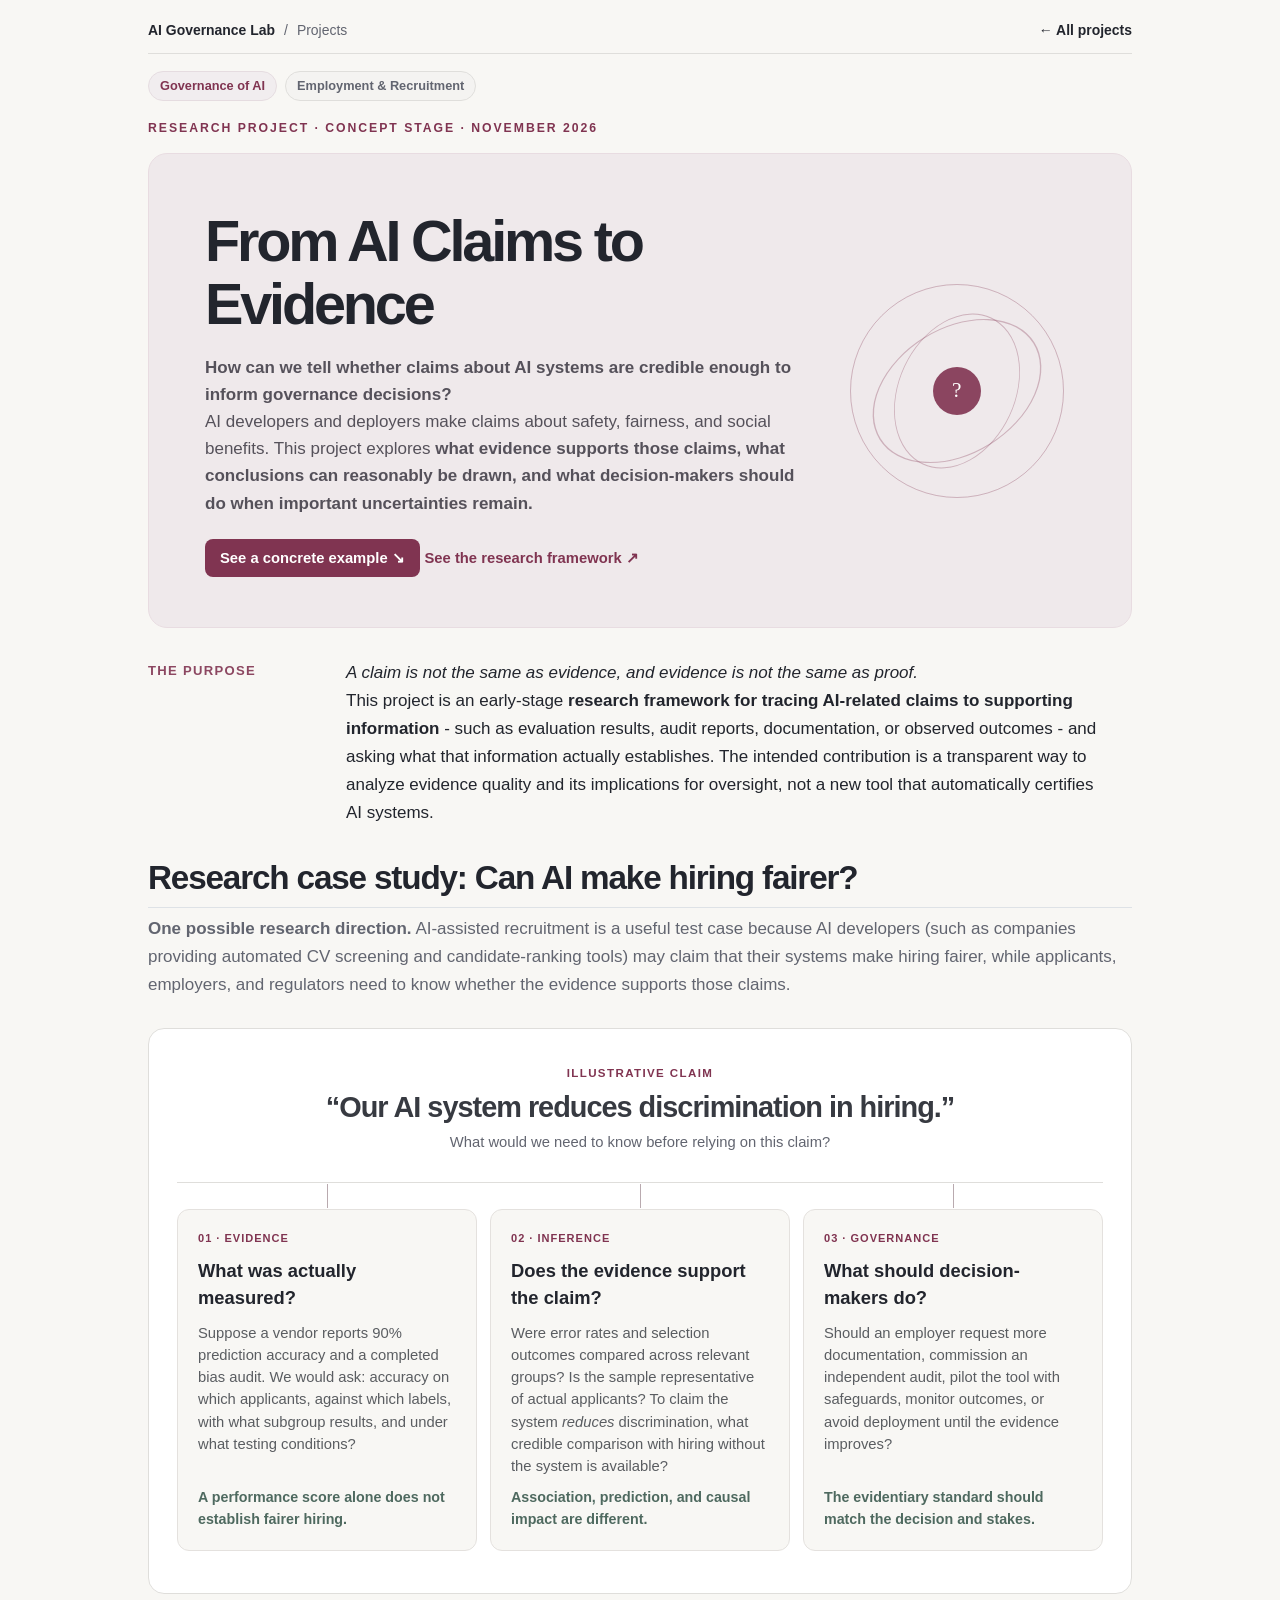
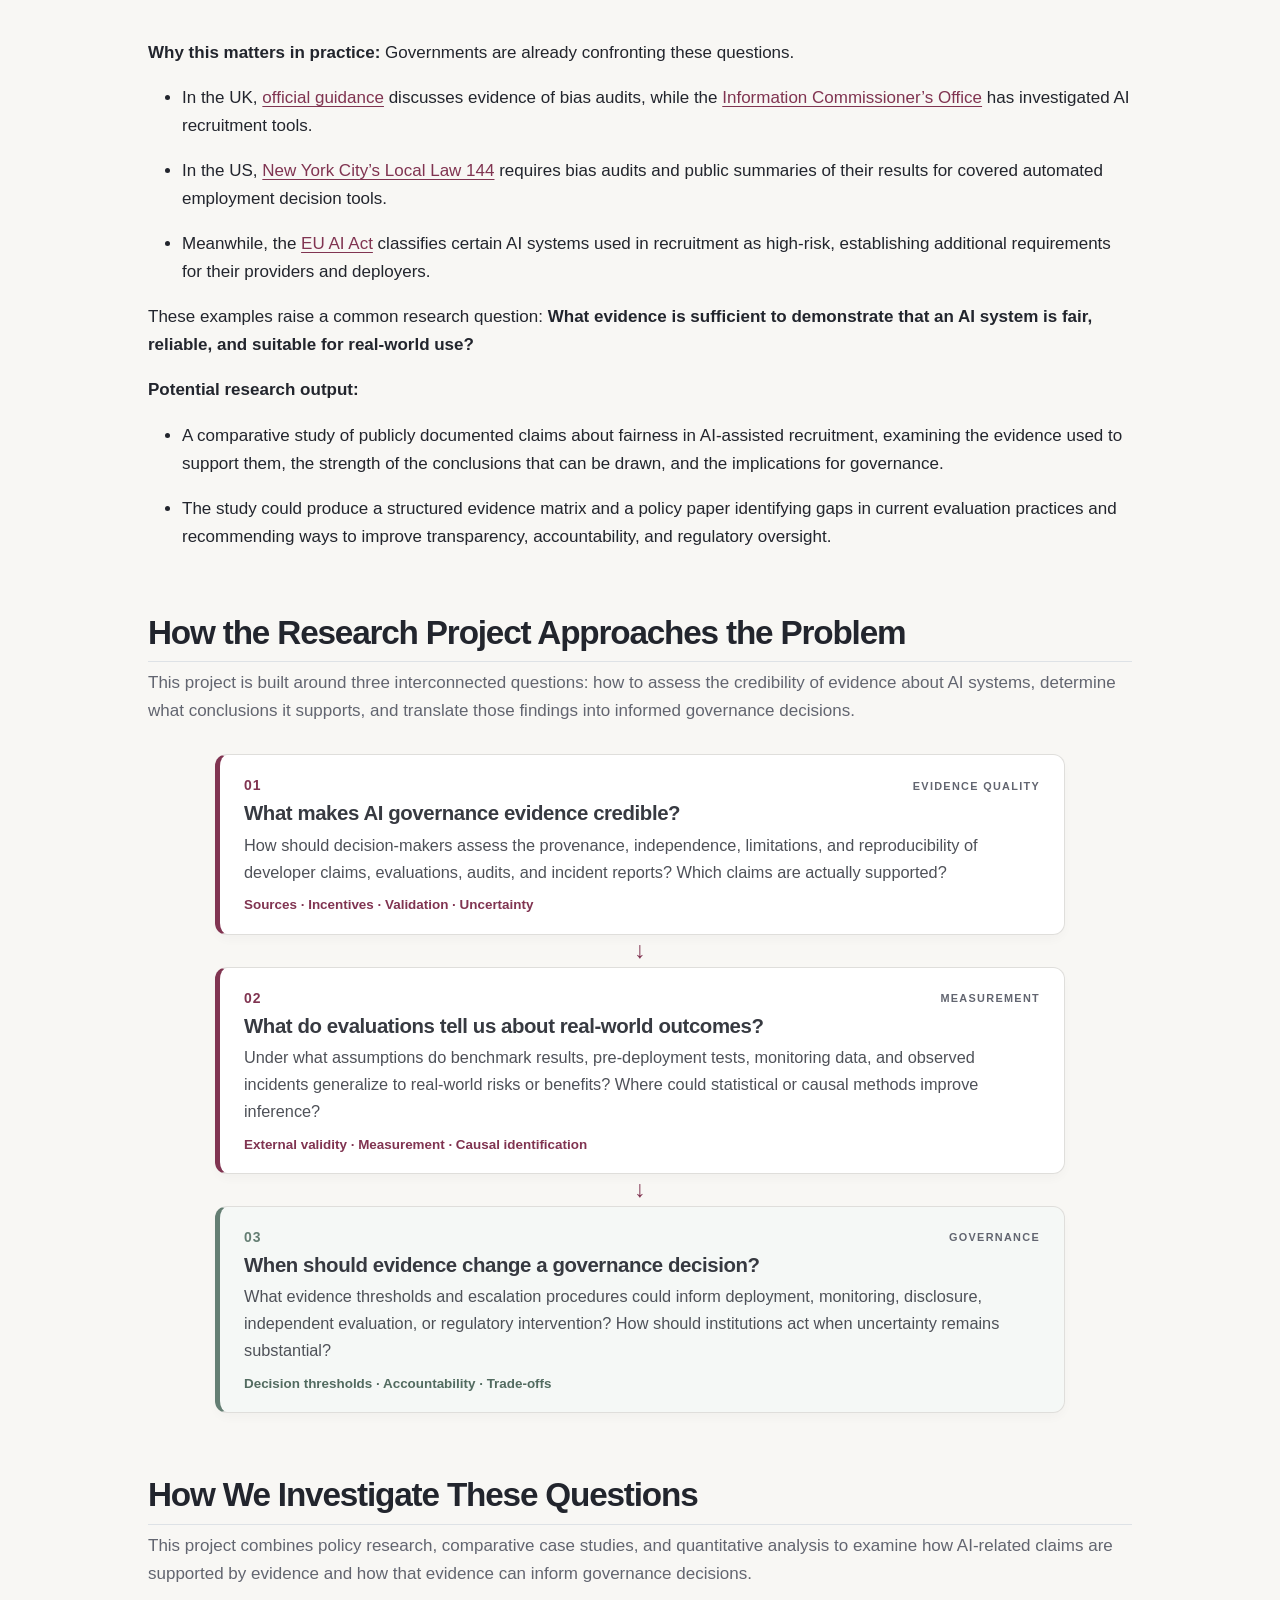
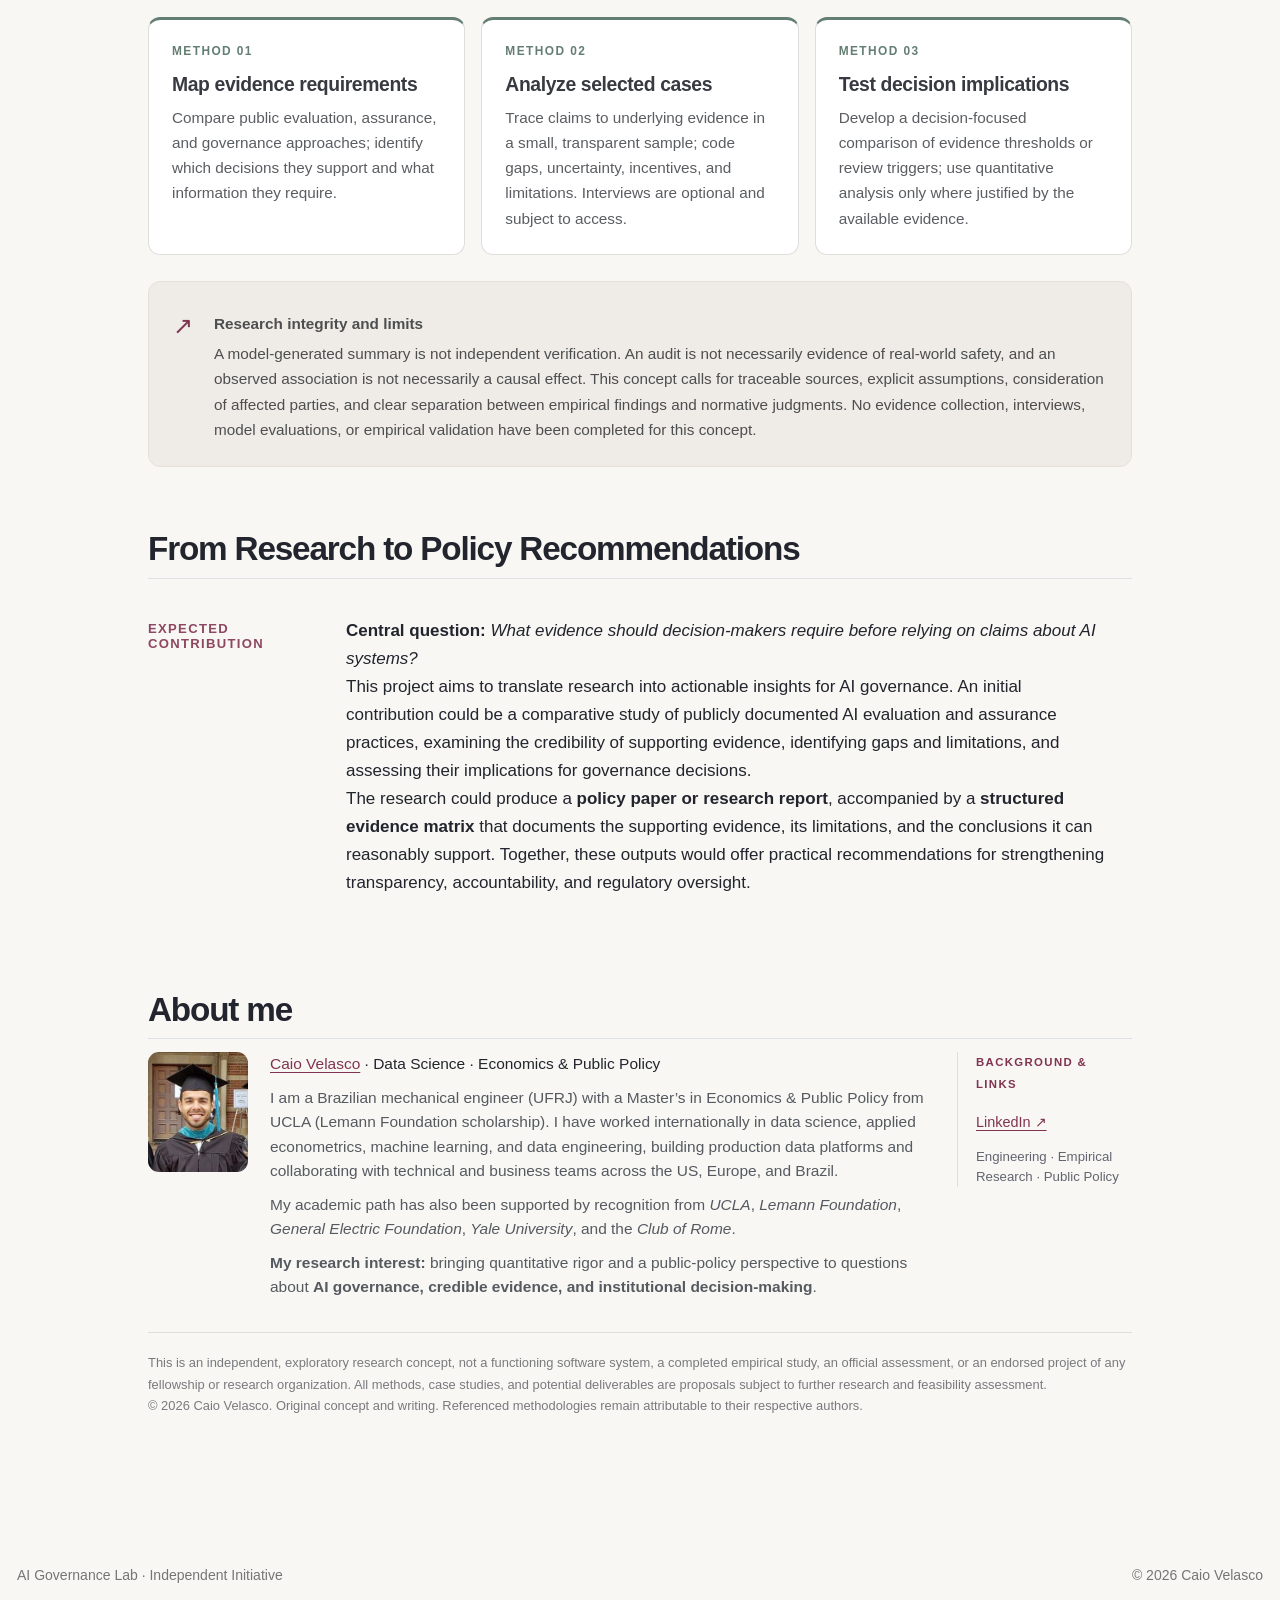
==== projects/ai-claims-to-evidence/index.html @ 1f12d95f "Built site for gh-pages" ====
<!DOCTYPE html>
<html xmlns="http://www.w3.org/1999/xhtml" lang="en" xml:lang="en"><head>

<meta charset="utf-8">
<meta name="generator" content="quarto-1.7.28">

<meta name="viewport" content="width=device-width, initial-scale=1.0, user-scalable=yes">


<title>From AI Claims to Evidence – AI Governance Lab</title>
<style>
code{white-space: pre-wrap;}
span.smallcaps{font-variant: small-caps;}
div.columns{display: flex; gap: min(4vw, 1.5em);}
div.column{flex: auto; overflow-x: auto;}
div.hanging-indent{margin-left: 1.5em; text-indent: -1.5em;}
ul.task-list{list-style: none;}
ul.task-list li input[type="checkbox"] {
  width: 0.8em;
  margin: 0 0.8em 0.2em -1em; /* quarto-specific, see https://github.com/quarto-dev/quarto-cli/issues/4556 */ 
  vertical-align: middle;
}
</style>


<script src="../../site_libs/quarto-nav/quarto-nav.js"></script>
<script src="../../site_libs/quarto-nav/headroom.min.js"></script>
<script src="../../site_libs/clipboard/clipboard.min.js"></script>
<script src="../../site_libs/quarto-search/autocomplete.umd.js"></script>
<script src="../../site_libs/quarto-search/fuse.min.js"></script>
<script src="../../site_libs/quarto-search/quarto-search.js"></script>
<meta name="quarto:offset" content="../../">
<script src="../../site_libs/quarto-html/quarto.js" type="module"></script>
<script src="../../site_libs/quarto-html/tabsets/tabsets.js" type="module"></script>
<script src="../../site_libs/quarto-html/popper.min.js"></script>
<script src="../../site_libs/quarto-html/tippy.umd.min.js"></script>
<link href="../../site_libs/quarto-html/tippy.css" rel="stylesheet">
<link href="../../site_libs/quarto-html/quarto-syntax-highlighting-b719d3d4935f2b08311a76135e2bf442.css" rel="stylesheet" id="quarto-text-highlighting-styles">
<script src="../../site_libs/bootstrap/bootstrap.min.js"></script>
<link href="../../site_libs/bootstrap/bootstrap-icons.css" rel="stylesheet">
<link href="../../site_libs/bootstrap/bootstrap-12e1986992d13bc6f3a262db73ee307a.min.css" rel="stylesheet" append-hash="true" id="quarto-bootstrap" data-mode="light">
<script id="quarto-search-options" type="application/json">{
  "location": "navbar",
  "copy-button": false,
  "collapse-after": 3,
  "panel-placement": "end",
  "type": "overlay",
  "limit": 50,
  "keyboard-shortcut": [
    "f",
    "/",
    "s"
  ],
  "show-item-context": false,
  "language": {
    "search-no-results-text": "No results",
    "search-matching-documents-text": "matching documents",
    "search-copy-link-title": "Copy link to search",
    "search-hide-matches-text": "Hide additional matches",
    "search-more-match-text": "more match in this document",
    "search-more-matches-text": "more matches in this document",
    "search-clear-button-title": "Clear",
    "search-text-placeholder": "",
    "search-detached-cancel-button-title": "Cancel",
    "search-submit-button-title": "Submit",
    "search-label": "Search"
  }
}</script>
<style>html{ scroll-behavior: smooth; }</style>


<link rel="stylesheet" href="styles.css">
</head>

<body class="quarto-light">

<div id="quarto-search-results"></div>
<!-- content -->
<div id="quarto-content" class="quarto-container page-columns page-rows-contents page-layout-full">
<!-- sidebar -->
<!-- margin-sidebar -->
    
<!-- main -->
<main class="content column-page" id="quarto-document-content">

<header id="title-block-header" class="quarto-title-block default">
<div class="quarto-title">
<h1 class="title">From AI Claims to Evidence</h1>
<p class="subtitle lead">From AI claims to evidence-informed governance decisions</p>
</div>



<div class="quarto-title-meta column-page">

    
  
    
  </div>
  


</header>


<nav class="lab-project-bar" aria-label="AI Governance Lab project navigation">
  <div class="lab-project-brand">
    <a href="../../index.html" target="_self">AI Governance Lab</a>
    <span class="lab-project-separator" aria-hidden="true">/</span>
    <span class="lab-project-category">Projects</span>
  </div>
  <a class="lab-project-back" href="../../projects.html" target="_self"><span aria-hidden="true">←</span> All projects</a>
</nav>
<div class="lab-project-tags" aria-label="Project classification">
  <span class="pillar-tag">Governance of AI</span>
  <span class="application-tag">Employment &amp; Recruitment</span>
</div>
<div class="eyebrow lab-project-stage">RESEARCH PROJECT · CONCEPT STAGE · NOVEMBER 2026</div>
<div class="hero">
<section id="from-ai-claims-to-evidence" class="level1 hero-content">
<h1>From AI Claims to Evidence</h1>
<p><strong>How can we tell whether claims about AI systems are credible enough to inform governance decisions?</strong></p>
<p>AI developers and deployers make claims about safety, fairness, and social benefits. This project explores <strong>what evidence supports those claims, what conclusions can reasonably be drawn, and what decision-makers should do when important uncertainties remain.</strong></p>
<div class="hero-links">
<p><a class="button-main" href="#case-study">See a concrete example <span aria-hidden="true">↘</span></a> <a class="text-link" href="#questions">See the research framework <span aria-hidden="true">↗</span></a></p>
</div>
</section>
<div class="hero-decoration" aria-hidden="true">
<div class="orbit orbit-one">

</div>
<div class="orbit orbit-two">

</div>
<div class="orbit orbit-three">

</div>
<div class="orbit-core">
?
</div>
</div>
</div>
<div class="intro-grid">
<section id="the-purpose" class="level3 intro-label">
<h3 data-anchor-id="the-purpose">THE PURPOSE</h3>
</section>
<div class="intro-copy">
<p><em>A claim is not the same as evidence, and evidence is not the same as proof.</em></p>
<p>This project is an early-stage <strong>research framework for tracing AI-related claims to supporting information</strong> - such as evaluation results, audit reports, documentation, or observed outcomes - and asking what that information actually establishes. The intended contribution is a transparent way to analyze evidence quality and its implications for oversight, not a new tool that automatically certifies AI systems.</p>
</div>
</div>
<section id="case-study" class="level2">
<h2 data-anchor-id="case-study">Research case study: Can AI make hiring fairer?</h2>
<div class="section-subtitle">
<p><strong>One possible research direction.</strong> AI-assisted recruitment is a useful test case because AI developers (such as companies providing automated CV screening and candidate-ranking tools) may claim that their systems make hiring fairer, while applicants, employers, and regulators need to know whether the evidence supports those claims.</p>
</div>
<div class="platform-panel">
<div class="platform-head">
<div class="platform-eyebrow">
ILLUSTRATIVE CLAIM
</div>
<h3>
“Our AI system reduces discrimination in hiring.”
</h3>
<p>
What would we need to know before relying on this claim?
</p>
</div>
<div class="platform-branches" aria-label="Hiring AI evidence example">
<div class="platform-branch">
<span class="branch-number">01 · EVIDENCE</span> <strong>What was actually measured?</strong> <span>Suppose a vendor reports 90% prediction accuracy and a completed bias audit. We would ask: accuracy on which applicants, against which labels, with what subgroup results, and under what testing conditions?</span> <em>A performance score alone does not establish fairer hiring.</em>
</div>
<div class="platform-branch">
<span class="branch-number">02 · INFERENCE</span> <strong>Does the evidence support the claim?</strong> <span>Were error rates and selection outcomes compared across relevant groups? Is the sample representative of actual applicants? To claim the system <i>reduces</i> discrimination, what credible comparison with hiring without the system is available?</span> <em>Association, prediction, and causal impact are different.</em>
</div>
<div class="platform-branch">
<span class="branch-number">03 · GOVERNANCE</span> <strong>What should decision-makers do?</strong> <span>Should an employer request more documentation, commission an independent audit, pilot the tool with safeguards, monitor outcomes, or avoid deployment until the evidence improves?</span> <em>The evidentiary standard should match the decision and stakes.</em>
</div>
</div>
</div>
<p><br></p>
<p><strong>Why this matters in practice:</strong> Governments are already confronting these questions.</p>
<ul>
<li><p>In the UK, <a href="https://www.gov.uk/government/publications/responsible-ai-in-recruitment-guide/responsible-ai-in-recruitment">official guidance</a> discusses evidence of bias audits, while the <a href="https://ico.org.uk/about-the-ico/media-centre/news-and-blogs/2024/11/ico-intervention-into-ai-recruitment-tools-leads-to-better-data-protection-for-job-seekers/">Information Commissioner’s Office</a> has investigated AI recruitment tools.</p></li>
<li><p>In the US, <a href="https://www.nyc.gov/site/dca/about/automated-employment-decision-tools.page">New York City’s Local Law 144</a> requires bias audits and public summaries of their results for covered automated employment decision tools.</p></li>
<li><p>Meanwhile, the <a href="https://digital-strategy.ec.europa.eu/en/policies/regulatory-framework-ai">EU AI Act</a> classifies certain AI systems used in recruitment as high-risk, establishing additional requirements for their providers and deployers.</p></li>
</ul>
<p>These examples raise a common research question: <strong>What evidence is sufficient to demonstrate that an AI system is fair, reliable, and suitable for real-world use?</strong></p>
<p><strong>Potential research output:</strong></p>
<ul>
<li><p>A comparative study of publicly documented claims about fairness in AI-assisted recruitment, examining the evidence used to support them, the strength of the conclusions that can be drawn, and the implications for governance.</p></li>
<li><p>The study could produce a structured evidence matrix and a policy paper identifying gaps in current evaluation practices and recommending ways to improve transparency, accountability, and regulatory oversight.</p></li>
</ul>
</section>
<section id="questions" class="level2">
<h2 data-anchor-id="questions">How the Research Project Approaches the Problem</h2>
<div class="section-subtitle">
<p>This project is built around three interconnected questions: how to assess the credibility of evidence about AI systems, determine what conclusions it supports, and translate those findings into informed governance decisions.</p>
</div>
<div class="workflow" aria-label="Three research questions and a proposed research process">
<div class="step">
<div class="step-top">
<span class="step-number">01</span><span class="step-tag">EVIDENCE QUALITY</span>
</div>
<h3>
What makes AI governance evidence credible?
</h3>
<p>
How should decision-makers assess the provenance, independence, limitations, and reproducibility of developer claims, evaluations, audits, and incident reports? Which claims are actually supported?
</p>
<div class="step-prompt">
Sources · Incentives · Validation · Uncertainty
</div>
</div>
<div class="connector" aria-hidden="true">
↓
</div>
<div class="step">
<div class="step-top">
<span class="step-number">02</span><span class="step-tag">MEASUREMENT</span>
</div>
<h3>
What do evaluations tell us about real-world outcomes?
</h3>
<p>
Under what assumptions do benchmark results, pre-deployment tests, monitoring data, and observed incidents generalize to real-world risks or benefits? Where could statistical or causal methods improve inference?
</p>
<div class="step-prompt">
External validity · Measurement · Causal identification
</div>
</div>
<div class="connector" aria-hidden="true">
↓
</div>
<div class="step step-final">
<div class="step-top">
<span class="step-number">03</span><span class="step-tag">GOVERNANCE</span>
</div>
<h3>
When should evidence change a governance decision?
</h3>
<p>
What evidence thresholds and escalation procedures could inform deployment, monitoring, disclosure, independent evaluation, or regulatory intervention? How should institutions act when uncertainty remains substantial?
</p>
<div class="step-prompt">
Decision thresholds · Accountability · Trade-offs
</div>
</div>
</div>
</section>
<section id="workflow" class="level2">
<h2 data-anchor-id="workflow">How We Investigate These Questions</h2>
<div class="section-subtitle">
<p>This project combines policy research, comparative case studies, and quantitative analysis to examine how AI-related claims are supported by evidence and how that evidence can inform governance decisions.</p>
</div>
<div class="output-grid">
<div class="output-card">
<div class="output-index">
METHOD 01
</div>
<h3>
Map evidence requirements
</h3>
<p>
Compare public evaluation, assurance, and governance approaches; identify which decisions they support and what information they require.
</p>
</div>
<div class="output-card">
<div class="output-index">
METHOD 02
</div>
<h3>
Analyze selected cases
</h3>
<p>
Trace claims to underlying evidence in a small, transparent sample; code gaps, uncertainty, incentives, and limitations. Interviews are optional and subject to access.
</p>
</div>
<div class="output-card">
<div class="output-index">
METHOD 03
</div>
<h3>
Test decision implications
</h3>
<p>
Develop a decision-focused comparison of evidence thresholds or review triggers; use quantitative analysis only where justified by the available evidence.
</p>
</div>
</div>
<div class="integrity-note">
<div class="note-symbol" aria-hidden="true">
↗
</div>
<div>
<p><strong>Research integrity and limits</strong></p>
<p>A model-generated summary is not independent verification. An audit is not necessarily evidence of real-world safety, and an observed association is not necessarily a causal effect. This concept calls for traceable sources, explicit assumptions, consideration of affected parties, and clear separation between empirical findings and normative judgments. No evidence collection, interviews, model evaluations, or empirical validation have been completed for this concept.</p>
</div>
</div>
</section>
<section id="output" class="level2">
<h2 data-anchor-id="output">From Research to Policy Recommendations</h2>
<div class="intro-grid">
<section id="expected-contribution" class="level3 intro-label">
<h3 data-anchor-id="expected-contribution">EXPECTED CONTRIBUTION</h3>
</section>
<div class="intro-copy">
<p><strong>Central question:</strong> <em>What evidence should decision-makers require before relying on claims about AI systems?</em></p>
<p>This project aims to translate research into actionable insights for AI governance. An initial contribution could be a comparative study of publicly documented AI evaluation and assurance practices, examining the credibility of supporting evidence, identifying gaps and limitations, and assessing their implications for governance decisions.</p>
<p>The research could produce a <strong>policy paper or research report</strong>, accompanied by a <strong>structured evidence matrix</strong> that documents the supporting evidence, its limitations, and the conclusions it can reasonably support. Together, these outputs would offer practical recommendations for strengthening transparency, accountability, and regulatory oversight.</p>
</div>
</div>
</section>
<section id="about" class="level2">
<h2 data-anchor-id="about">About me</h2>
<div class="about-panel">
<div class="about-portrait">
<p><img src="../../images/caio_ucla.JPG" alt="Portrait of Caio Velasco" class="about-photo"></p>
</div>
<div class="about-main">
<p><strong><a href="https://caiocvelasco.github.io/">Caio Velasco</a></strong> · Data Science · Economics &amp; Public Policy</p>
<p>I am a Brazilian mechanical engineer (UFRJ) with a Master’s in Economics &amp; Public Policy from UCLA (Lemann Foundation scholarship). I have worked internationally in data science, applied econometrics, machine learning, and data engineering, building production data platforms and collaborating with technical and business teams across the US, Europe, and Brazil.</p>
<p>My academic path has also been supported by recognition from <em>UCLA</em>, <em>Lemann Foundation</em>, <em>General Electric Foundation</em>, <em>Yale University</em>, and the <em>Club of Rome</em>.</p>
<p><strong>My research interest:</strong> bringing quantitative rigor and a public-policy perspective to questions about <strong>AI governance, credible evidence, and institutional decision-making</strong>.</p>
</div>
<div class="about-aside">
<div class="about-small-heading">
BACKGROUND &amp; LINKS
</div>
<a href="https://www.linkedin.com/in/caiovelasco/" target="_blank" rel="noopener noreferrer">LinkedIn ↗</a>
<div class="about-aside-note">
Engineering · Empirical Research · Public Policy
</div>
</div>
</div>
<div class="disclaimer">
<p>This is an independent, exploratory research concept, not a functioning software system, a completed empirical study, an official assessment, or an endorsed project of any fellowship or research organization. All methods, case studies, and potential deliverables are proposals subject to further research and feasibility assessment.</p>
<p>© 2026 Caio Velasco. Original concept and writing. Referenced methodologies remain attributable to their respective authors.</p>
</div>


</section>

</main> <!-- /main -->
<script id="quarto-html-after-body" type="application/javascript">
  window.document.addEventListener("DOMContentLoaded", function (event) {
    const isCodeAnnotation = (el) => {
      for (const clz of el.classList) {
        if (clz.startsWith('code-annotation-')) {                     
          return true;
        }
      }
      return false;
    }
    const onCopySuccess = function(e) {
      // button target
      const button = e.trigger;
      // don't keep focus
      button.blur();
      // flash "checked"
      button.classList.add('code-copy-button-checked');
      var currentTitle = button.getAttribute("title");
      button.setAttribute("title", "Copied!");
      let tooltip;
      if (window.bootstrap) {
        button.setAttribute("data-bs-toggle", "tooltip");
        button.setAttribute("data-bs-placement", "left");
        button.setAttribute("data-bs-title", "Copied!");
        tooltip = new bootstrap.Tooltip(button, 
          { trigger: "manual", 
            customClass: "code-copy-button-tooltip",
            offset: [0, -8]});
        tooltip.show();    
      }
      setTimeout(function() {
        if (tooltip) {
          tooltip.hide();
          button.removeAttribute("data-bs-title");
          button.removeAttribute("data-bs-toggle");
          button.removeAttribute("data-bs-placement");
        }
        button.setAttribute("title", currentTitle);
        button.classList.remove('code-copy-button-checked');
      }, 1000);
      // clear code selection
      e.clearSelection();
    }
    const getTextToCopy = function(trigger) {
        const codeEl = trigger.previousElementSibling.cloneNode(true);
        for (const childEl of codeEl.children) {
          if (isCodeAnnotation(childEl)) {
            childEl.remove();
          }
        }
        return codeEl.innerText;
    }
    const clipboard = new window.ClipboardJS('.code-copy-button:not([data-in-quarto-modal])', {
      text: getTextToCopy
    });
    clipboard.on('success', onCopySuccess);
    if (window.document.getElementById('quarto-embedded-source-code-modal')) {
      const clipboardModal = new window.ClipboardJS('.code-copy-button[data-in-quarto-modal]', {
        text: getTextToCopy,
        container: window.document.getElementById('quarto-embedded-source-code-modal')
      });
      clipboardModal.on('success', onCopySuccess);
    }
      var localhostRegex = new RegExp(/^(?:http|https):\/\/localhost\:?[0-9]*\//);
      var mailtoRegex = new RegExp(/^mailto:/);
        var filterRegex = new RegExp("https:\/\/aigovernancelab\.org");
      var isInternal = (href) => {
          return filterRegex.test(href) || localhostRegex.test(href) || mailtoRegex.test(href);
      }
      // Inspect non-navigation links and adorn them if external
     var links = window.document.querySelectorAll('a[href]:not(.nav-link):not(.navbar-brand):not(.toc-action):not(.sidebar-link):not(.sidebar-item-toggle):not(.pagination-link):not(.no-external):not([aria-hidden]):not(.dropdown-item):not(.quarto-navigation-tool):not(.about-link)');
      for (var i=0; i<links.length; i++) {
        const link = links[i];
        if (!isInternal(link.href)) {
          // undo the damage that might have been done by quarto-nav.js in the case of
          // links that we want to consider external
          if (link.dataset.originalHref !== undefined) {
            link.href = link.dataset.originalHref;
          }
            // target, if specified
            link.setAttribute("target", "_blank");
            if (link.getAttribute("rel") === null) {
              link.setAttribute("rel", "noopener");
            }
        }
      }
    function tippyHover(el, contentFn, onTriggerFn, onUntriggerFn) {
      const config = {
        allowHTML: true,
        maxWidth: 500,
        delay: 100,
        arrow: false,
        appendTo: function(el) {
            return el.parentElement;
        },
        interactive: true,
        interactiveBorder: 10,
        theme: 'quarto',
        placement: 'bottom-start',
      };
      if (contentFn) {
        config.content = contentFn;
      }
      if (onTriggerFn) {
        config.onTrigger = onTriggerFn;
      }
      if (onUntriggerFn) {
        config.onUntrigger = onUntriggerFn;
      }
      window.tippy(el, config); 
    }
    const noterefs = window.document.querySelectorAll('a[role="doc-noteref"]');
    for (var i=0; i<noterefs.length; i++) {
      const ref = noterefs[i];
      tippyHover(ref, function() {
        // use id or data attribute instead here
        let href = ref.getAttribute('data-footnote-href') || ref.getAttribute('href');
        try { href = new URL(href).hash; } catch {}
        const id = href.replace(/^#\/?/, "");
        const note = window.document.getElementById(id);
        if (note) {
          return note.innerHTML;
        } else {
          return "";
        }
      });
    }
    const xrefs = window.document.querySelectorAll('a.quarto-xref');
    const processXRef = (id, note) => {
      // Strip column container classes
      const stripColumnClz = (el) => {
        el.classList.remove("page-full", "page-columns");
        if (el.children) {
          for (const child of el.children) {
            stripColumnClz(child);
          }
        }
      }
      stripColumnClz(note)
      if (id === null || id.startsWith('sec-')) {
        // Special case sections, only their first couple elements
        const container = document.createElement("div");
        if (note.children && note.children.length > 2) {
          container.appendChild(note.children[0].cloneNode(true));
          for (let i = 1; i < note.children.length; i++) {
            const child = note.children[i];
            if (child.tagName === "P" && child.innerText === "") {
              continue;
            } else {
              container.appendChild(child.cloneNode(true));
              break;
            }
          }
          if (window.Quarto?.typesetMath) {
            window.Quarto.typesetMath(container);
          }
          return container.innerHTML
        } else {
          if (window.Quarto?.typesetMath) {
            window.Quarto.typesetMath(note);
          }
          return note.innerHTML;
        }
      } else {
        // Remove any anchor links if they are present
        const anchorLink = note.querySelector('a.anchorjs-link');
        if (anchorLink) {
          anchorLink.remove();
        }
        if (window.Quarto?.typesetMath) {
          window.Quarto.typesetMath(note);
        }
        if (note.classList.contains("callout")) {
          return note.outerHTML;
        } else {
          return note.innerHTML;
        }
      }
    }
    for (var i=0; i<xrefs.length; i++) {
      const xref = xrefs[i];
      tippyHover(xref, undefined, function(instance) {
        instance.disable();
        let url = xref.getAttribute('href');
        let hash = undefined; 
        if (url.startsWith('#')) {
          hash = url;
        } else {
          try { hash = new URL(url).hash; } catch {}
        }
        if (hash) {
          const id = hash.replace(/^#\/?/, "");
          const note = window.document.getElementById(id);
          if (note !== null) {
            try {
              const html = processXRef(id, note.cloneNode(true));
              instance.setContent(html);
            } finally {
              instance.enable();
              instance.show();
            }
          } else {
            // See if we can fetch this
            fetch(url.split('#')[0])
            .then(res => res.text())
            .then(html => {
              const parser = new DOMParser();
              const htmlDoc = parser.parseFromString(html, "text/html");
              const note = htmlDoc.getElementById(id);
              if (note !== null) {
                const html = processXRef(id, note);
                instance.setContent(html);
              } 
            }).finally(() => {
              instance.enable();
              instance.show();
            });
          }
        } else {
          // See if we can fetch a full url (with no hash to target)
          // This is a special case and we should probably do some content thinning / targeting
          fetch(url)
          .then(res => res.text())
          .then(html => {
            const parser = new DOMParser();
            const htmlDoc = parser.parseFromString(html, "text/html");
            const note = htmlDoc.querySelector('main.content');
            if (note !== null) {
              // This should only happen for chapter cross references
              // (since there is no id in the URL)
              // remove the first header
              if (note.children.length > 0 && note.children[0].tagName === "HEADER") {
                note.children[0].remove();
              }
              const html = processXRef(null, note);
              instance.setContent(html);
            } 
          }).finally(() => {
            instance.enable();
            instance.show();
          });
        }
      }, function(instance) {
      });
    }
        let selectedAnnoteEl;
        const selectorForAnnotation = ( cell, annotation) => {
          let cellAttr = 'data-code-cell="' + cell + '"';
          let lineAttr = 'data-code-annotation="' +  annotation + '"';
          const selector = 'span[' + cellAttr + '][' + lineAttr + ']';
          return selector;
        }
        const selectCodeLines = (annoteEl) => {
          const doc = window.document;
          const targetCell = annoteEl.getAttribute("data-target-cell");
          const targetAnnotation = annoteEl.getAttribute("data-target-annotation");
          const annoteSpan = window.document.querySelector(selectorForAnnotation(targetCell, targetAnnotation));
          const lines = annoteSpan.getAttribute("data-code-lines").split(",");
          const lineIds = lines.map((line) => {
            return targetCell + "-" + line;
          })
          let top = null;
          let height = null;
          let parent = null;
          if (lineIds.length > 0) {
              //compute the position of the single el (top and bottom and make a div)
              const el = window.document.getElementById(lineIds[0]);
              top = el.offsetTop;
              height = el.offsetHeight;
              parent = el.parentElement.parentElement;
            if (lineIds.length > 1) {
              const lastEl = window.document.getElementById(lineIds[lineIds.length - 1]);
              const bottom = lastEl.offsetTop + lastEl.offsetHeight;
              height = bottom - top;
            }
            if (top !== null && height !== null && parent !== null) {
              // cook up a div (if necessary) and position it 
              let div = window.document.getElementById("code-annotation-line-highlight");
              if (div === null) {
                div = window.document.createElement("div");
                div.setAttribute("id", "code-annotation-line-highlight");
                div.style.position = 'absolute';
                parent.appendChild(div);
              }
              div.style.top = top - 2 + "px";
              div.style.height = height + 4 + "px";
              div.style.left = 0;
              let gutterDiv = window.document.getElementById("code-annotation-line-highlight-gutter");
              if (gutterDiv === null) {
                gutterDiv = window.document.createElement("div");
                gutterDiv.setAttribute("id", "code-annotation-line-highlight-gutter");
                gutterDiv.style.position = 'absolute';
                const codeCell = window.document.getElementById(targetCell);
                const gutter = codeCell.querySelector('.code-annotation-gutter');
                gutter.appendChild(gutterDiv);
              }
              gutterDiv.style.top = top - 2 + "px";
              gutterDiv.style.height = height + 4 + "px";
            }
            selectedAnnoteEl = annoteEl;
          }
        };
        const unselectCodeLines = () => {
          const elementsIds = ["code-annotation-line-highlight", "code-annotation-line-highlight-gutter"];
          elementsIds.forEach((elId) => {
            const div = window.document.getElementById(elId);
            if (div) {
              div.remove();
            }
          });
          selectedAnnoteEl = undefined;
        };
          // Handle positioning of the toggle
      window.addEventListener(
        "resize",
        throttle(() => {
          elRect = undefined;
          if (selectedAnnoteEl) {
            selectCodeLines(selectedAnnoteEl);
          }
        }, 10)
      );
      function throttle(fn, ms) {
      let throttle = false;
      let timer;
        return (...args) => {
          if(!throttle) { // first call gets through
              fn.apply(this, args);
              throttle = true;
          } else { // all the others get throttled
              if(timer) clearTimeout(timer); // cancel #2
              timer = setTimeout(() => {
                fn.apply(this, args);
                timer = throttle = false;
              }, ms);
          }
        };
      }
        // Attach click handler to the DT
        const annoteDls = window.document.querySelectorAll('dt[data-target-cell]');
        for (const annoteDlNode of annoteDls) {
          annoteDlNode.addEventListener('click', (event) => {
            const clickedEl = event.target;
            if (clickedEl !== selectedAnnoteEl) {
              unselectCodeLines();
              const activeEl = window.document.querySelector('dt[data-target-cell].code-annotation-active');
              if (activeEl) {
                activeEl.classList.remove('code-annotation-active');
              }
              selectCodeLines(clickedEl);
              clickedEl.classList.add('code-annotation-active');
            } else {
              // Unselect the line
              unselectCodeLines();
              clickedEl.classList.remove('code-annotation-active');
            }
          });
        }
    const findCites = (el) => {
      const parentEl = el.parentElement;
      if (parentEl) {
        const cites = parentEl.dataset.cites;
        if (cites) {
          return {
            el,
            cites: cites.split(' ')
          };
        } else {
          return findCites(el.parentElement)
        }
      } else {
        return undefined;
      }
    };
    var bibliorefs = window.document.querySelectorAll('a[role="doc-biblioref"]');
    for (var i=0; i<bibliorefs.length; i++) {
      const ref = bibliorefs[i];
      const citeInfo = findCites(ref);
      if (citeInfo) {
        tippyHover(citeInfo.el, function() {
          var popup = window.document.createElement('div');
          citeInfo.cites.forEach(function(cite) {
            var citeDiv = window.document.createElement('div');
            citeDiv.classList.add('hanging-indent');
            citeDiv.classList.add('csl-entry');
            var biblioDiv = window.document.getElementById('ref-' + cite);
            if (biblioDiv) {
              citeDiv.innerHTML = biblioDiv.innerHTML;
            }
            popup.appendChild(citeDiv);
          });
          return popup.innerHTML;
        });
      }
    }
  });
  </script>
</div> <!-- /content -->
<footer class="footer">
  <div class="nav-footer">
    <div class="nav-footer-left">
<p>AI Governance Lab · Independent Initiative</p>
</div>   
    <div class="nav-footer-center">
      &nbsp;
    </div>
    <div class="nav-footer-right">
<p>© 2026 Caio Velasco</p>
</div>
  </div>
</footer>




<script src="../../site_libs/quarto-html/zenscroll-min.js"></script>
</body></html>
---- site_libs/quarto-html/tippy.css ----
.tippy-box[data-animation=fade][data-state=hidden]{opacity:0}[data-tippy-root]{max-width:calc(100vw - 10px)}.tippy-box{position:relative;background-color:#333;color:#fff;border-radius:4px;font-size:14px;line-height:1.4;white-space:normal;outline:0;transition-property:transform,visibility,opacity}.tippy-box[data-placement^=top]>.tippy-arrow{bottom:0}.tippy-box[data-placement^=top]>.tippy-arrow:before{bottom:-7px;left:0;border-width:8px 8px 0;border-top-color:initial;transform-origin:center top}.tippy-box[data-placement^=bottom]>.tippy-arrow{top:0}.tippy-box[data-placement^=bottom]>.tippy-arrow:before{top:-7px;left:0;border-width:0 8px 8px;border-bottom-color:initial;transform-origin:center bottom}.tippy-box[data-placement^=left]>.tippy-arrow{right:0}.tippy-box[data-placement^=left]>.tippy-arrow:before{border-width:8px 0 8px 8px;border-left-color:initial;right:-7px;transform-origin:center left}.tippy-box[data-placement^=right]>.tippy-arrow{left:0}.tippy-box[data-placement^=right]>.tippy-arrow:before{left:-7px;border-width:8px 8px 8px 0;border-right-color:initial;transform-origin:center right}.tippy-box[data-inertia][data-state=visible]{transition-timing-function:cubic-bezier(.54,1.5,.38,1.11)}.tippy-arrow{width:16px;height:16px;color:#333}.tippy-arrow:before{content:"";position:absolute;border-color:transparent;border-style:solid}.tippy-content{position:relative;padding:5px 9px;z-index:1}
---- site_libs/quarto-html/quarto-syntax-highlighting-b719d3d4935f2b08311a76135e2bf442.css ----
/* quarto syntax highlight colors */
:root {
  --quarto-hl-ot-color: #003B4F;
  --quarto-hl-at-color: #657422;
  --quarto-hl-ss-color: #20794D;
  --quarto-hl-an-color: #5E5E5E;
  --quarto-hl-fu-color: #4758AB;
  --quarto-hl-st-color: #20794D;
  --quarto-hl-cf-color: #003B4F;
  --quarto-hl-op-color: #5E5E5E;
  --quarto-hl-er-color: #AD0000;
  --quarto-hl-bn-color: #AD0000;
  --quarto-hl-al-color: #AD0000;
  --quarto-hl-va-color: #111111;
  --quarto-hl-bu-color: inherit;
  --quarto-hl-ex-color: inherit;
  --quarto-hl-pp-color: #AD0000;
  --quarto-hl-in-color: #5E5E5E;
  --quarto-hl-vs-color: #20794D;
  --quarto-hl-wa-color: #5E5E5E;
  --quarto-hl-do-color: #5E5E5E;
  --quarto-hl-im-color: #00769E;
  --quarto-hl-ch-color: #20794D;
  --quarto-hl-dt-color: #AD0000;
  --quarto-hl-fl-color: #AD0000;
  --quarto-hl-co-color: #5E5E5E;
  --quarto-hl-cv-color: #5E5E5E;
  --quarto-hl-cn-color: #8f5902;
  --quarto-hl-sc-color: #5E5E5E;
  --quarto-hl-dv-color: #AD0000;
  --quarto-hl-kw-color: #003B4F;
}

/* other quarto variables */
:root {
  --quarto-font-monospace: SFMono-Regular, Menlo, Monaco, Consolas, "Liberation Mono", "Courier New", monospace;
}

/* syntax highlight based on Pandoc's rules */
pre > code.sourceCode > span {
  color: #003B4F;
}

code.sourceCode > span {
  color: #003B4F;
}

div.sourceCode,
div.sourceCode pre.sourceCode {
  color: #003B4F;
}

/* Normal */
code span {
  color: #003B4F;
}

/* Alert */
code span.al {
  color: #AD0000;
  font-style: inherit;
}

/* Annotation */
code span.an {
  color: #5E5E5E;
  font-style: inherit;
}

/* Attribute */
code span.at {
  color: #657422;
  font-style: inherit;
}

/* BaseN */
code span.bn {
  color: #AD0000;
  font-style: inherit;
}

/* BuiltIn */
code span.bu {
  font-style: inherit;
}

/* ControlFlow */
code span.cf {
  color: #003B4F;
  font-weight: bold;
  font-style: inherit;
}

/* Char */
code span.ch {
  color: #20794D;
  font-style: inherit;
}

/* Constant */
code span.cn {
  color: #8f5902;
  font-style: inherit;
}

/* Comment */
code span.co {
  color: #5E5E5E;
  font-style: inherit;
}

/* CommentVar */
code span.cv {
  color: #5E5E5E;
  font-style: italic;
}

/* Documentation */
code span.do {
  color: #5E5E5E;
  font-style: italic;
}

/* DataType */
code span.dt {
  color: #AD0000;
  font-style: inherit;
}

/* DecVal */
code span.dv {
  color: #AD0000;
  font-style: inherit;
}

/* Error */
code span.er {
  color: #AD0000;
  font-style: inherit;
}

/* Extension */
code span.ex {
  font-style: inherit;
}

/* Float */
code span.fl {
  color: #AD0000;
  font-style: inherit;
}

/* Function */
code span.fu {
  color: #4758AB;
  font-style: inherit;
}

/* Import */
code span.im {
  color: #00769E;
  font-style: inherit;
}

/* Information */
code span.in {
  color: #5E5E5E;
  font-style: inherit;
}

/* Keyword */
code span.kw {
  color: #003B4F;
  font-weight: bold;
  font-style: inherit;
}

/* Operator */
code span.op {
  color: #5E5E5E;
  font-style: inherit;
}

/* Other */
code span.ot {
  color: #003B4F;
  font-style: inherit;
}

/* Preprocessor */
code span.pp {
  color: #AD0000;
  font-style: inherit;
}

/* SpecialChar */
code span.sc {
  color: #5E5E5E;
  font-style: inherit;
}

/* SpecialString */
code span.ss {
  color: #20794D;
  font-style: inherit;
}

/* String */
code span.st {
  color: #20794D;
  font-style: inherit;
}

/* Variable */
code span.va {
  color: #111111;
  font-style: inherit;
}

/* VerbatimString */
code span.vs {
  color: #20794D;
  font-style: inherit;
}

/* Warning */
code span.wa {
  color: #5E5E5E;
  font-style: italic;
}

.prevent-inlining {
  content: "</";
}

/*# sourceMappingURL=140c595fe8c061389dc70b4cc739786f.css.map */
---- projects/ai-claims-to-evidence/styles.css ----
/* Independent editorial palette; not an institutional brand stylesheet. */
:root {
  --ink: #22252d;
  --muted: #626570;
  --plum: #803451;
  --plum-dark: #54273d;
  --sage: #647e73;
  --paper: #f8f7f4;
  --line: #dfdedb;
  --white: #fff;
  --content: 1040px;
}
* { box-sizing: border-box; }
html { scroll-behavior: smooth; }
body { background: var(--paper) !important; color: var(--ink); font-family: "Aptos", "Segoe UI", Arial, sans-serif; }
#quarto-content { overflow-x: clip; }
#title-block-header { display: none; }
#quarto-document-content { max-width: var(--content) !important; margin: 0 auto !important; padding: 0 28px 80px !important; }
main a { color: var(--plum); text-underline-offset: 3px; }
main a:hover { color: var(--plum-dark); }
main h2 { color: var(--ink); font-size: clamp(1.6rem, 2.6vw, 2.15rem); font-weight: 680; letter-spacing: -.035em; margin: 62px 0 7px; }
main h3 { color: var(--ink); }
main p { line-height: 1.65; }
.eyebrow { padding: 34px 0 18px; color: var(--plum); font-size: .72rem; font-weight: 750; letter-spacing: .16em; }
.eyebrow p { margin: 0; }
.hero { display: grid; grid-template-columns: minmax(0, 1.7fr) minmax(180px, .65fr); min-height: 330px; padding: clamp(26px, 5vw, 56px); gap: 14px; background: #efe9eb; border: 1px solid #e8dce1; border-radius: 19px; position: relative; overflow: hidden; }
.hero-content { z-index: 2; }
.hero-kicker { color: var(--plum); font-weight: 780; letter-spacing: .14em; font-size: .72rem; }
.hero h1 { color: var(--ink); font-size: clamp(2.1rem, 4.5vw, 3.8rem); line-height: 1.09; letter-spacing: -.055em; max-width: 720px; font-weight: 720; margin: 16px 0 18px; }
.hero p { font-size: 1rem; max-width: 610px; color: #55515a; line-height: 1.6; margin: 0; }
.hero-links { display: flex; align-items: center; flex-wrap: wrap; gap: 19px; margin-top: 27px; }
.hero-links a { font-size: .87rem; font-weight: 650; text-decoration: none; }
.hero-links .button-main { background: var(--plum); color: #fff; border-radius: 8px; padding: 11px 15px; }
.hero-links .button-main:hover { background: var(--plum-dark); }
.hero-decoration { align-self: center; justify-self: center; position: relative; width: 230px; height: 230px; opacity: .9; }
.orbit { position: absolute; border: 1px solid rgba(128,52,81,.34); border-radius: 50%; }
.orbit-one { inset: 8px; }
.orbit-two { inset: 34px; transform: rotate(25deg) scaleX(.72); }
.orbit-three { inset: 52px; transform: rotate(-32deg) scaleX(1.45); }
.orbit-core { position: absolute; inset: 91px; border-radius: 50%; background: var(--plum); color: white; display: grid; place-items: center; font-size: 1.25rem; font-family: Georgia, serif; }
.intro-grid { display: grid; grid-template-columns: 170px minmax(0,1fr); gap: 28px; padding: 31px 0; }
.intro-label h3 { color: var(--plum); font-size: .77rem; font-weight: 760; letter-spacing: .1em; margin: 4px 0; }
.intro-copy p { font-size: 1rem; margin: 0; max-width: 760px; }
.section-subtitle { width: 100%; max-width: none; margin: 0 0 29px; color: var(--muted); }
.section-subtitle p { margin: 0; }
.workflow { position: relative; display: flex; flex-direction: column; max-width: 850px; margin: 0 auto; }
.step { background: var(--white); border: 1px solid var(--line); border-left: 5px solid var(--plum); border-radius: 12px; padding: 20px 24px 18px; box-shadow: 0 5px 14px rgba(38,33,38,.035); }
.step-final { border-left-color: var(--sage); background: #f5f8f6; }
.step-top { display: flex; align-items: center; justify-content: space-between; gap: 15px; margin-bottom: 5px; }
.step-number { color: var(--plum); font-size: .82rem; font-weight: 800; letter-spacing: .07em; }
.step-final .step-number { color: var(--sage); }
.step-tag { color: var(--muted); letter-spacing: .12em; font-size: .64rem; font-weight: 740; }
.step h3 { font-size: 1.2rem; margin: 3px 0 6px; font-weight: 700; letter-spacing: -.02em; }
.step p { font-size: .96rem; margin: 0 0 10px; color: #4e5158; }
.step-prompt { color: var(--plum); font-size: .79rem; font-weight: 640; }
.step-final .step-prompt { color: #526b60; }
.connector { text-align: center; color: var(--plum); font-size: 1.35rem; font-weight: 800; line-height: 1; height: 32px; display: grid; place-items: center; }
.output-grid { display: grid; grid-template-columns: repeat(3,minmax(0,1fr)); gap: 16px; }
.output-card { background: #fff; border: 1px solid var(--line); border-top: 3px solid var(--sage); padding: 23px; border-radius: 12px; min-height: 204px; }
.output-index { font-size: .7rem; color: var(--sage); letter-spacing: .12em; font-weight: 790; }
.output-card h3 { margin: 12px 0 9px; font-size: 1.14rem; letter-spacing: -.02em; }
.output-card p { font-size: .9rem; color: #5a5d61; margin: 0; }
.integrity-note { margin-top: 26px; border-radius: 12px; background: #efece7; border: 1px solid #e5dfd7; padding: 24px; display: grid; grid-template-columns: 28px minmax(0,1fr); gap: 13px; color: #4d4e4f; font-size: .9rem; line-height: 1.65; }
.integrity-note p { margin: 5px 0 0; }
.note-symbol { font-size: 1.4rem; color: var(--plum); }
.bottom-grid { display: grid; grid-template-columns: 1.25fr 1fr; gap: 50px; margin-top: 50px; padding: 27px 0; border-top: 1px solid var(--line); }
.bottom-grid h3 { font-size: 1.4rem; margin: 0 0 12px; letter-spacing: -.03em; }
.bottom-grid p { margin: 0; color: #5d6165; font-size: .92rem; }
.bottom-meta { font-size: .86rem; }
.bottom-meta p { margin-bottom: 13px; }
.disclaimer { color: #797a7e; font-size: .76rem; border-top: 1px solid var(--line); padding-top: 19px; }
.disclaimer p { margin: 0; }
.nav-footer { background: transparent !important; }
.nav-footer-center { font-size: .78rem; color: #7e7d80; }
@media(max-width:800px) { .hero { grid-template-columns: 1fr; } .hero-decoration { display: none; } .output-grid { grid-template-columns: 1fr; } .output-card { min-height: auto; } .intro-grid { grid-template-columns: 1fr; gap: 8px; } .bottom-grid { grid-template-columns: 1fr; gap: 15px; } }
@media(max-width:520px) { #quarto-document-content { padding: 0 17px 48px !important; } .hero { padding: 25px 21px; } .hero h1 { font-size: 2.15rem; } .hero-links { align-items: flex-start; flex-direction: column; gap: 14px; } .step { padding: 17px; } }

/* Research directions and concise researcher bio */
.about-small-heading { color: var(--plum); font-size: .67rem; font-weight: 780; letter-spacing: .12em; margin-bottom: 13px; }
.about-aside-note { color: var(--muted); font-size: .78rem; margin-top: 11px; line-height: 1.5; }
.method-links { margin: 24px 0 28px; font-size: .82rem; color: var(--muted); }
.method-links p { margin: 0; }
/* Expandable research framework */
.platform-panel { background: #fff; border: 1px solid var(--line); border-radius: 16px; padding: 28px; }
.platform-head { text-align: center; padding: 8px 12px 28px; border-bottom: 1px solid var(--line); }
.platform-eyebrow { font-size: .68rem; font-weight: 800; letter-spacing: .12em; color: var(--plum); }
.platform-head h3 { margin: 8px 0 5px; font-size: 1.7rem; letter-spacing: -.035em; }
.platform-head p { margin: 0; color: var(--muted); font-size: .87rem; }
.platform-branches { display: grid; grid-template-columns: repeat(3, minmax(0, 1fr)); gap: 13px; padding: 26px 0 14px; }
.platform-branch { position: relative; background: #f8f7f4; border: 1px solid #e4e1de; border-radius: 12px; padding: 20px; display: flex; flex-direction: column; gap: 10px; min-width: 0; }
.platform-branch:before { content: ""; position: absolute; width: 1px; height: 24px; left: 50%; top: -26px; background: #b9aaaF; }
.branch-number { color: var(--plum); font-size: .65rem; letter-spacing: .09em; font-weight: 800; }
.platform-branch strong { font-size: 1.08rem; color: var(--ink); }
.platform-branch span:not(.branch-number) { color: #5a5d61; font-size: .87rem; line-height: 1.5; }
.platform-branch em { color: #4e695f; font-style: normal; font-size: .84rem; line-height: 1.5; font-weight: 650; margin-top: auto; }
.platform-foot { color: var(--muted); font-size: .78rem; text-align: center; border-top: 1px solid var(--line); padding-top: 15px; }
@media (max-width: 800px) { .platform-branches { grid-template-columns: 1fr; gap: 12px; } .platform-branch:before { display: none; } }
@media (max-width: 600px) { .platform-panel { padding: 19px; } }
/* Compact profile: small portrait, text and links */
.about-panel { display: grid; grid-template-columns: 100px minmax(0, 1fr) 175px; align-items: start; gap: 22px; padding: 6px 0 24px; }
.about-portrait { width: 100px; }
.about-photo-placeholder, .about-photo { width: 100px; height: 120px; border-radius: 11px; object-fit: cover; }
.about-photo-placeholder { background: #ede7e9; border: 1px dashed #bbaab2; color: #87707a; display: grid; place-items: center; font-size: .75rem; }
.about-main p { color: #555a60; font-size: .91rem; line-height: 1.58; margin: 0 0 9px; }
.about-main p:first-child { color: var(--ink); }
.about-focus { color: var(--plum); }
.about-aside { border-left: 1px solid var(--line); padding-left: 18px; font-size: .85rem; line-height: 1.9; }
@media (max-width: 800px) { .about-panel { grid-template-columns: 90px minmax(0, 1fr); gap: 16px; } .about-portrait { width: 90px; } .about-photo-placeholder, .about-photo { width: 90px; height: 108px; } .about-aside { grid-column: 2; border-left: 0; padding-left: 0; } }
@media (max-width: 520px) { .about-panel { grid-template-columns: 74px minmax(0,1fr); gap: 13px; } .about-portrait { width: 74px; } .about-photo-placeholder, .about-photo { width: 74px; height: 90px; } }

/* AI Governance Lab — shared project identity */
.lab-project-bar {
  display: flex;
  align-items: center;
  justify-content: space-between;
  flex-wrap: wrap;
  gap: 10px 20px;
  padding: 20px 0 12px;
  border-bottom: 1px solid var(--line);
  font-size: .82rem;
}
.lab-project-brand { display: flex; align-items: center; flex-wrap: wrap; gap: 9px; }
.lab-project-bar a { color: var(--ink); text-decoration: none; font-weight: 650; }
.lab-project-bar a:hover { color: var(--plum); text-decoration: underline; }
.lab-project-bar a:focus-visible { outline: 2px solid var(--plum); outline-offset: 4px; }
.lab-project-separator, .lab-project-category { color: var(--muted); }
.lab-project-back { white-space: nowrap; }
main p.lab-project-note { margin: 10px 0 0; color: var(--muted); font-size: .78rem; line-height: 1.5; }
.lab-project-note + .eyebrow { padding-top: 22px; }
@media (max-width: 520px) {
  .lab-project-bar { padding-top: 16px; font-size: .78rem; }
  .lab-project-brand { gap: 6px; }
}

/* Project classification — shared AI Governance Lab palette. */
.lab-project-tags { display: flex; flex-wrap: wrap; gap: 8px; margin: 17px 0 0; }
.lab-project-tags span { display: inline-block; padding: 5px 11px; border-radius: 20px; font-size: .75rem; font-weight: 600; line-height: 1.4; }
.lab-project-tags .pillar-tag { background: #f1edef; border: 1px solid #e5dce0; color: var(--plum); }
.lab-project-tags .pillar-tag-sage { background: #edf2ee; border: 1px solid #dce8df; color: #526f61; }
.lab-project-tags .application-tag { background: #f4f3f1; border: 1px solid #dfdedb; color: var(--muted); }
.lab-project-stage.eyebrow { padding: 18px 0 16px; }
.hero h1:first-child { margin-top: 0; }
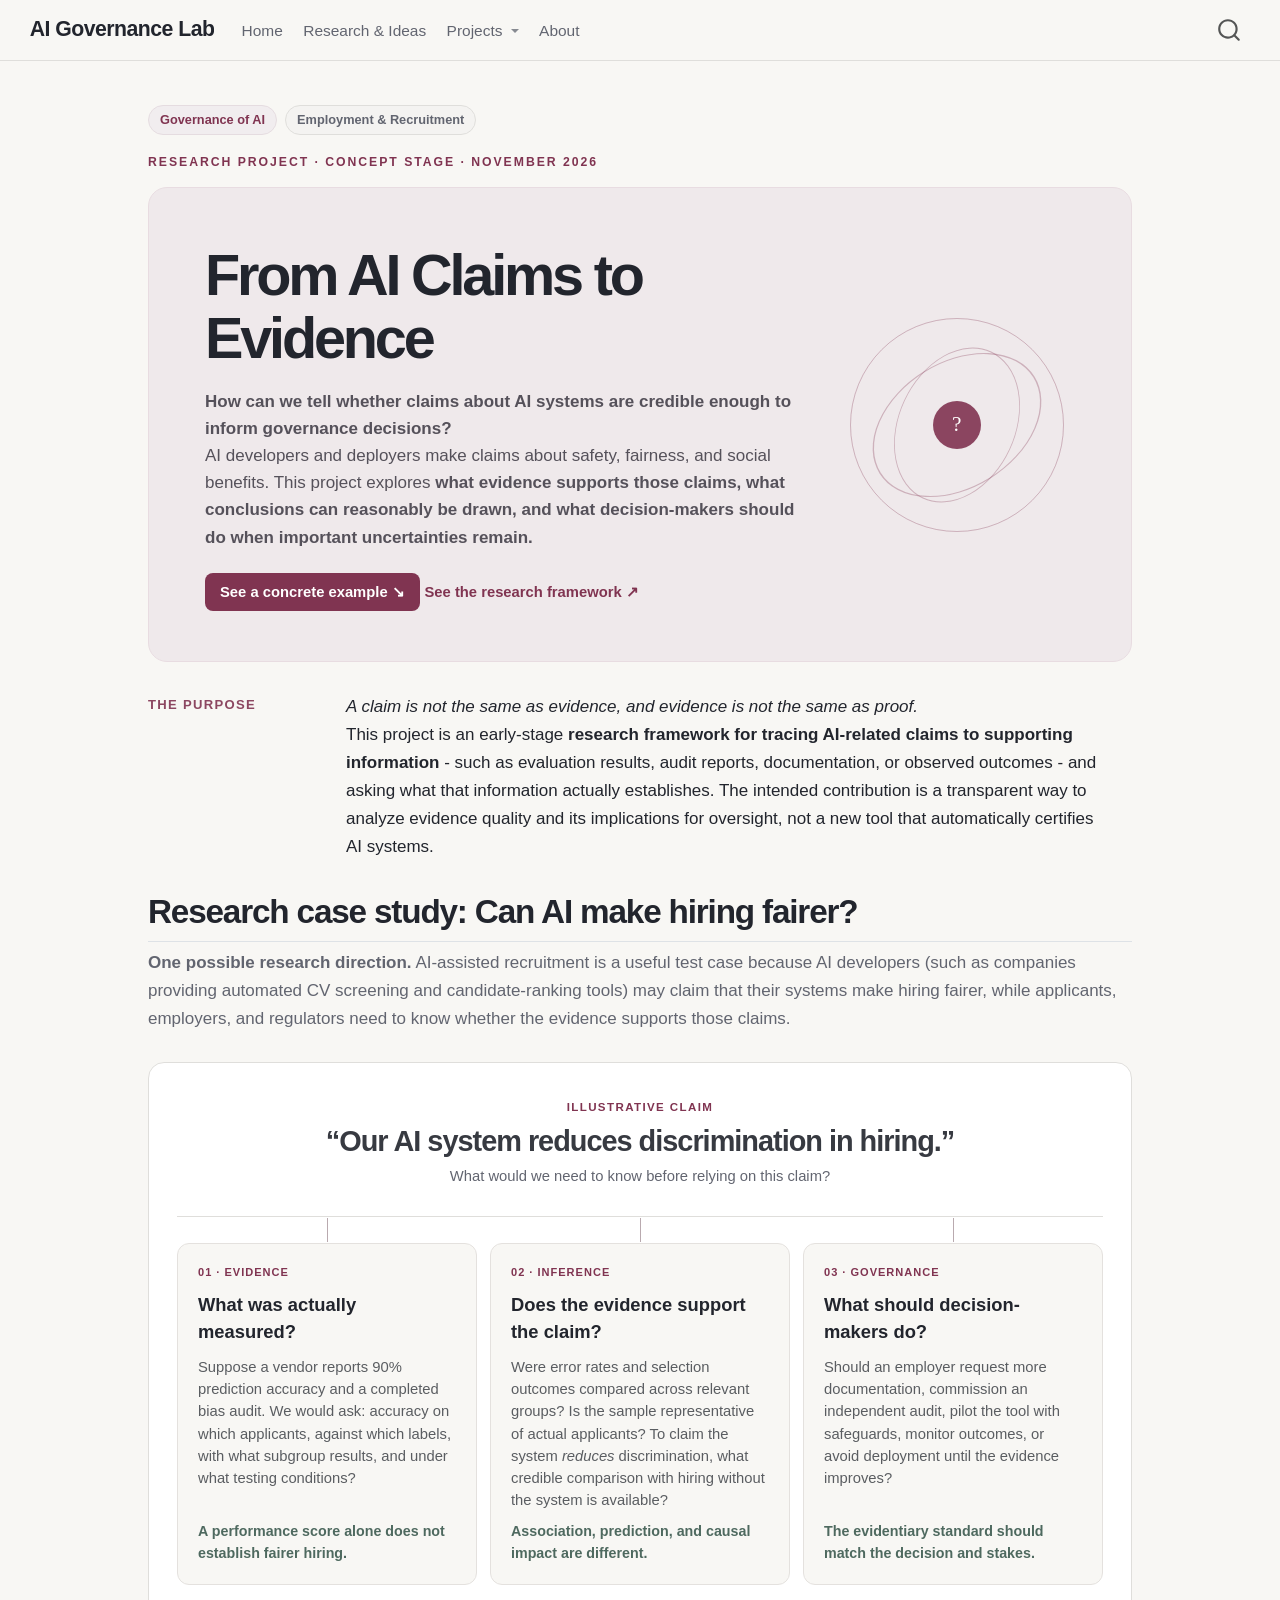
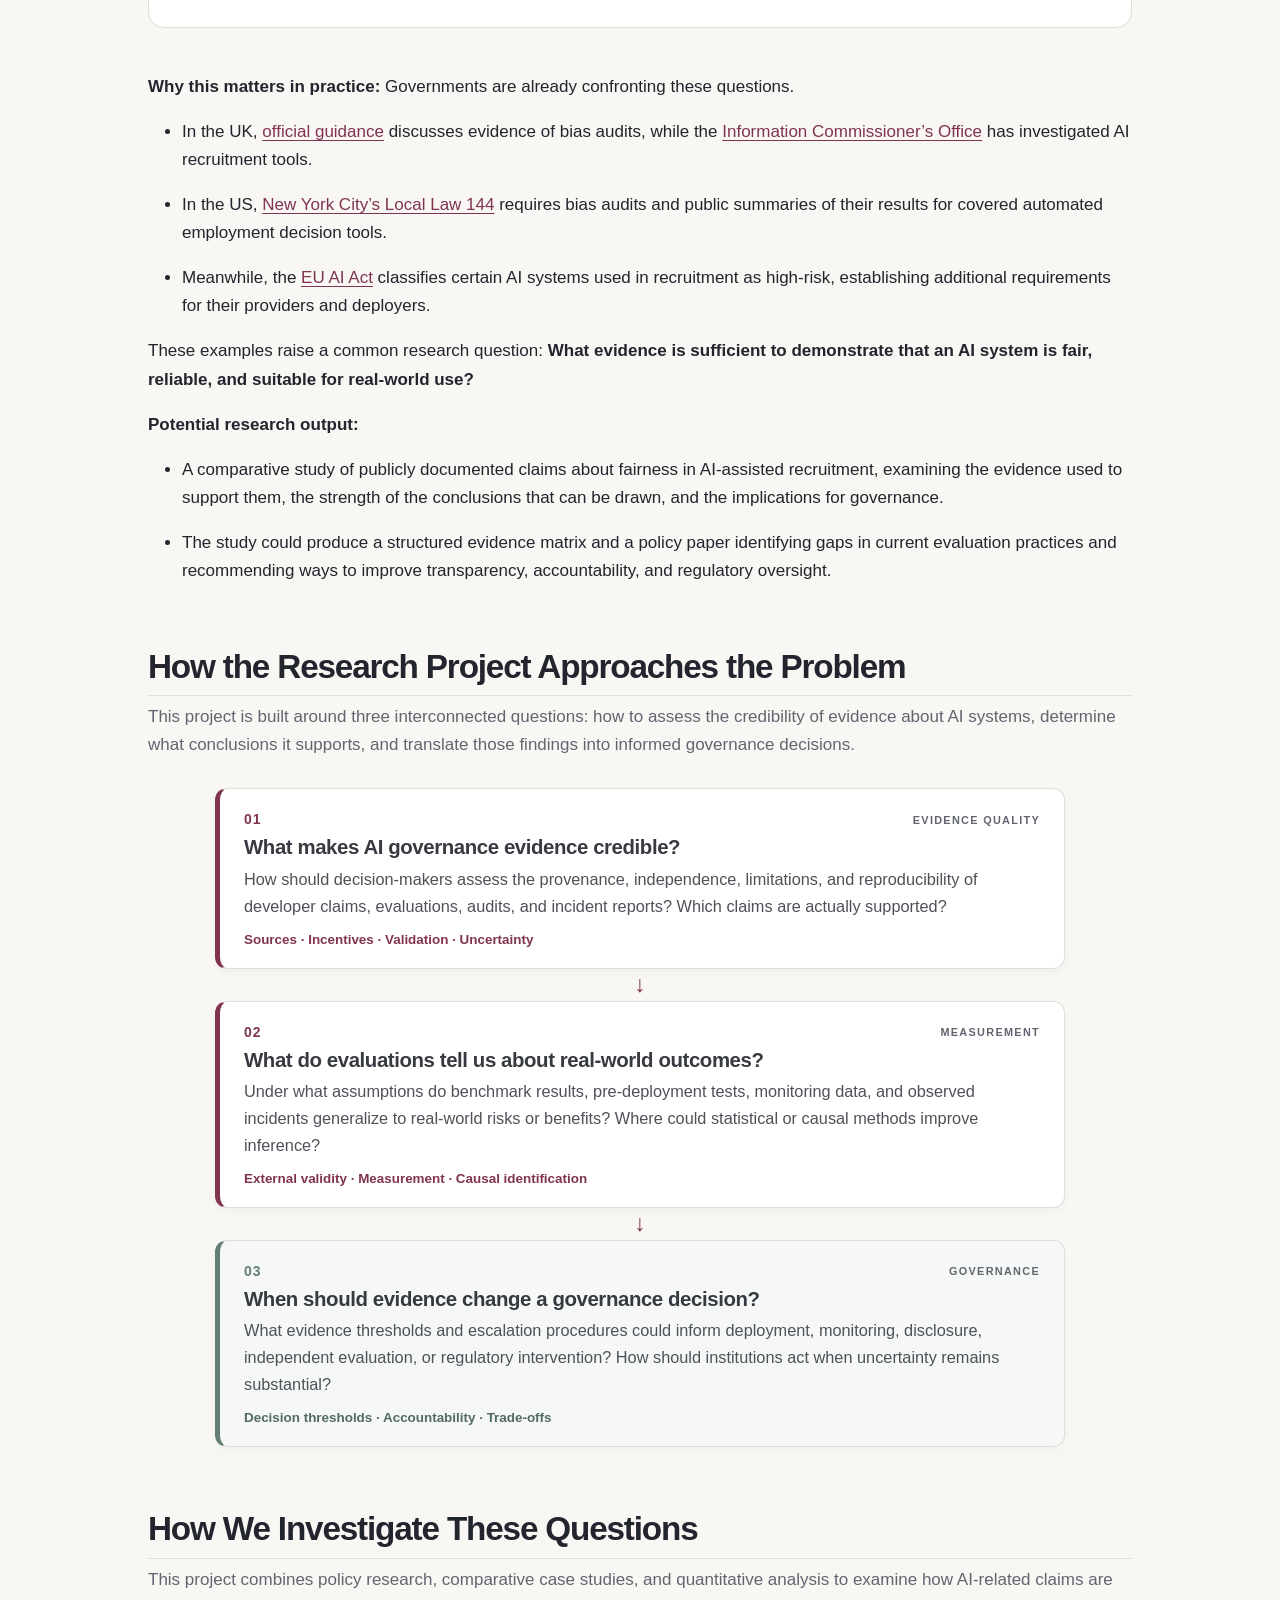
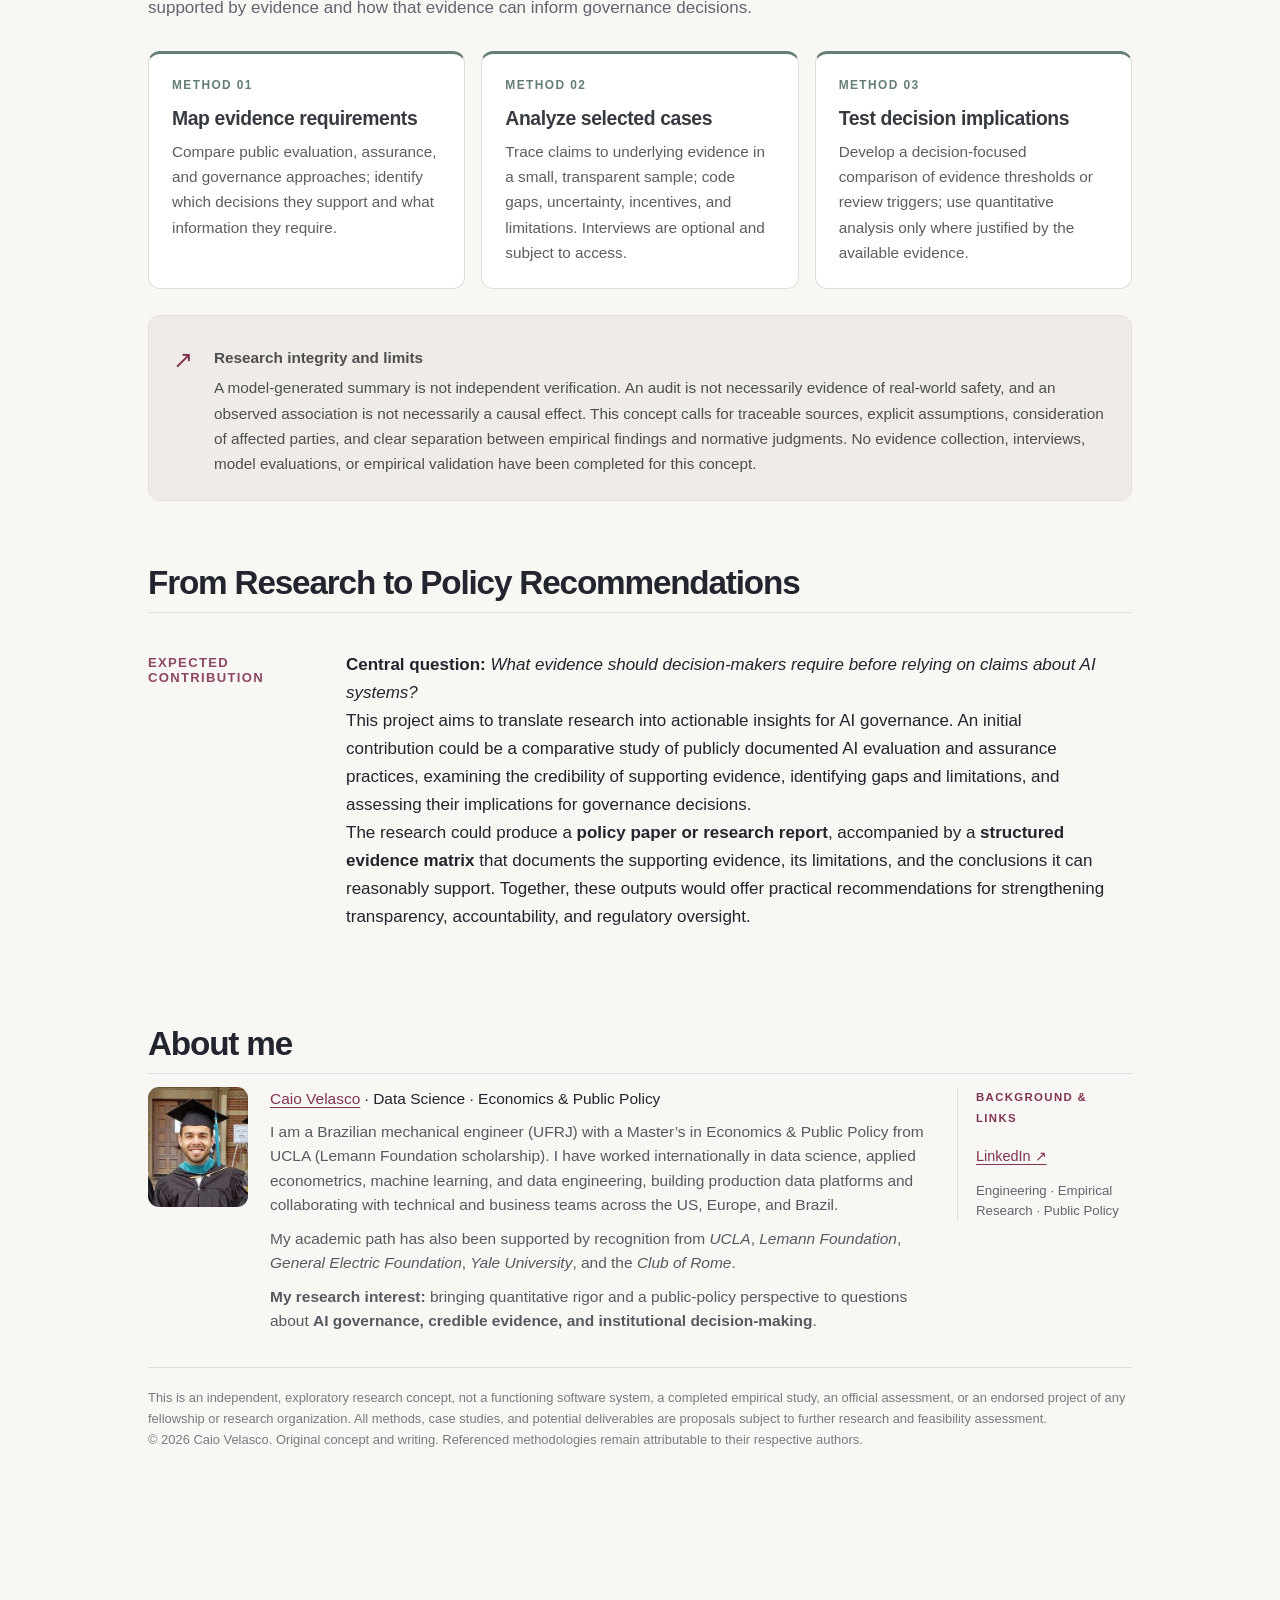
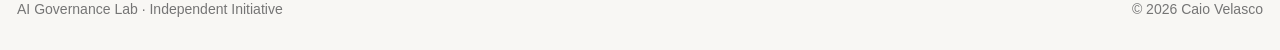
==== commit 6970f108: "Built site for gh-pages" ====
--- a/projects/ai-claims-to-evidence/index.html
+++ b/projects/ai-claims-to-evidence/index.html
@@ -72,11 +72,63 @@
 <link rel="stylesheet" href="styles.css">
 </head>
 
-<body class="quarto-light">
+<body class="nav-fixed quarto-light">
 
 <div id="quarto-search-results"></div>
+  <header id="quarto-header" class="headroom fixed-top">
+    <nav class="navbar navbar-expand-lg " data-bs-theme="dark">
+      <div class="navbar-container container-fluid">
+      <div class="navbar-brand-container mx-auto">
+    <a class="navbar-brand" href="../../index.html">
+    <span class="navbar-title">AI Governance Lab</span>
+    </a>
+  </div>
+            <div id="quarto-search" class="" title="Search"></div>
+          <button class="navbar-toggler" type="button" data-bs-toggle="collapse" data-bs-target="#navbarCollapse" aria-controls="navbarCollapse" role="menu" aria-expanded="false" aria-label="Toggle navigation" onclick="if (window.quartoToggleHeadroom) { window.quartoToggleHeadroom(); }">
+  <span class="navbar-toggler-icon"></span>
+</button>
+          <div class="collapse navbar-collapse" id="navbarCollapse">
+            <ul class="navbar-nav navbar-nav-scroll me-auto">
+  <li class="nav-item">
+    <a class="nav-link" href="../../index.html"> 
+<span class="menu-text">Home</span></a>
+  </li>  
+  <li class="nav-item">
+    <a class="nav-link" href="../../research.html"> 
+<span class="menu-text">Research &amp; Ideas</span></a>
+  </li>  
+  <li class="nav-item dropdown ">
+    <a class="nav-link dropdown-toggle" href="#" id="nav-menu-projects" role="link" data-bs-toggle="dropdown" aria-expanded="false">
+ <span class="menu-text">Projects</span>
+    </a>
+    <ul class="dropdown-menu" aria-labelledby="nav-menu-projects">    
+        <li>
+    <a class="dropdown-item" href="../../projects.html">
+ <span class="dropdown-text">All projects</span></a>
+  </li>  
+        <li>
+    <a class="dropdown-item" href="../../projects/ai-claims-to-evidence/index.html">
+ <span class="dropdown-text">From AI Claims to Evidence</span></a>
+  </li>  
+        <li>
+    <a class="dropdown-item" href="../../projects/impact-self-assessment/index.html">
+ <span class="dropdown-text">AI Impact Self-Assessment</span></a>
+  </li>  
+    </ul>
+  </li>
+  <li class="nav-item">
+    <a class="nav-link" href="../../about.html"> 
+<span class="menu-text">About</span></a>
+  </li>  
+</ul>
+          </div> <!-- /navcollapse -->
+            <div class="quarto-navbar-tools">
+</div>
+      </div> <!-- /container-fluid -->
+    </nav>
+</header>
 <!-- content -->
-<div id="quarto-content" class="quarto-container page-columns page-rows-contents page-layout-full">
+<div id="quarto-content" class="quarto-container page-columns page-rows-contents page-layout-full page-navbar">
 <!-- sidebar -->
 <!-- margin-sidebar -->
     
@@ -103,14 +155,6 @@
 </header>
 
 
-<nav class="lab-project-bar" aria-label="AI Governance Lab project navigation">
-  <div class="lab-project-brand">
-    <a href="../../index.html" target="_self">AI Governance Lab</a>
-    <span class="lab-project-separator" aria-hidden="true">/</span>
-    <span class="lab-project-category">Projects</span>
-  </div>
-  <a class="lab-project-back" href="../../projects.html" target="_self"><span aria-hidden="true">←</span> All projects</a>
-</nav>
 <div class="lab-project-tags" aria-label="Project classification">
   <span class="pillar-tag">Governance of AI</span>
   <span class="application-tag">Employment &amp; Recruitment</span>
--- a/projects/ai-claims-to-evidence/styles.css
+++ b/projects/ai-claims-to-evidence/styles.css
@@ -108,30 +108,6 @@
 @media (max-width: 800px) { .about-panel { grid-template-columns: 90px minmax(0, 1fr); gap: 16px; } .about-portrait { width: 90px; } .about-photo-placeholder, .about-photo { width: 90px; height: 108px; } .about-aside { grid-column: 2; border-left: 0; padding-left: 0; } }
 @media (max-width: 520px) { .about-panel { grid-template-columns: 74px minmax(0,1fr); gap: 13px; } .about-portrait { width: 74px; } .about-photo-placeholder, .about-photo { width: 74px; height: 90px; } }
 
-/* AI Governance Lab — shared project identity */
-.lab-project-bar {
-  display: flex;
-  align-items: center;
-  justify-content: space-between;
-  flex-wrap: wrap;
-  gap: 10px 20px;
-  padding: 20px 0 12px;
-  border-bottom: 1px solid var(--line);
-  font-size: .82rem;
-}
-.lab-project-brand { display: flex; align-items: center; flex-wrap: wrap; gap: 9px; }
-.lab-project-bar a { color: var(--ink); text-decoration: none; font-weight: 650; }
-.lab-project-bar a:hover { color: var(--plum); text-decoration: underline; }
-.lab-project-bar a:focus-visible { outline: 2px solid var(--plum); outline-offset: 4px; }
-.lab-project-separator, .lab-project-category { color: var(--muted); }
-.lab-project-back { white-space: nowrap; }
-main p.lab-project-note { margin: 10px 0 0; color: var(--muted); font-size: .78rem; line-height: 1.5; }
-.lab-project-note + .eyebrow { padding-top: 22px; }
-@media (max-width: 520px) {
-  .lab-project-bar { padding-top: 16px; font-size: .78rem; }
-  .lab-project-brand { gap: 6px; }
-}
-
 /* Project classification — shared AI Governance Lab palette. */
 .lab-project-tags { display: flex; flex-wrap: wrap; gap: 8px; margin: 17px 0 0; }
 .lab-project-tags span { display: inline-block; padding: 5px 11px; border-radius: 20px; font-size: .75rem; font-weight: 600; line-height: 1.4; }
@@ -140,3 +116,12 @@
 .lab-project-tags .application-tag { background: #f4f3f1; border: 1px solid #dfdedb; color: var(--muted); }
 .lab-project-stage.eyebrow { padding: 18px 0 16px; }
 .hero h1:first-child { margin-top: 0; }
+
+/* Shared site navigation — match the main AI Governance Lab menu. */
+.navbar { background: var(--paper) !important; border-bottom: 1px solid var(--line); }
+.navbar-brand { color: var(--ink) !important; font-weight: 750; letter-spacing: -.025em; }
+.navbar .nav-link { color: var(--muted) !important; font-size: .91rem; }
+.navbar .nav-link:hover, .navbar .nav-link.active { color: var(--plum) !important; }
+#quarto-document-content { padding-top: 44px !important; }
+.lab-project-tags { margin-top: 0; }
+@media (max-width: 700px) { #quarto-document-content { padding-top: 24px !important; } }
